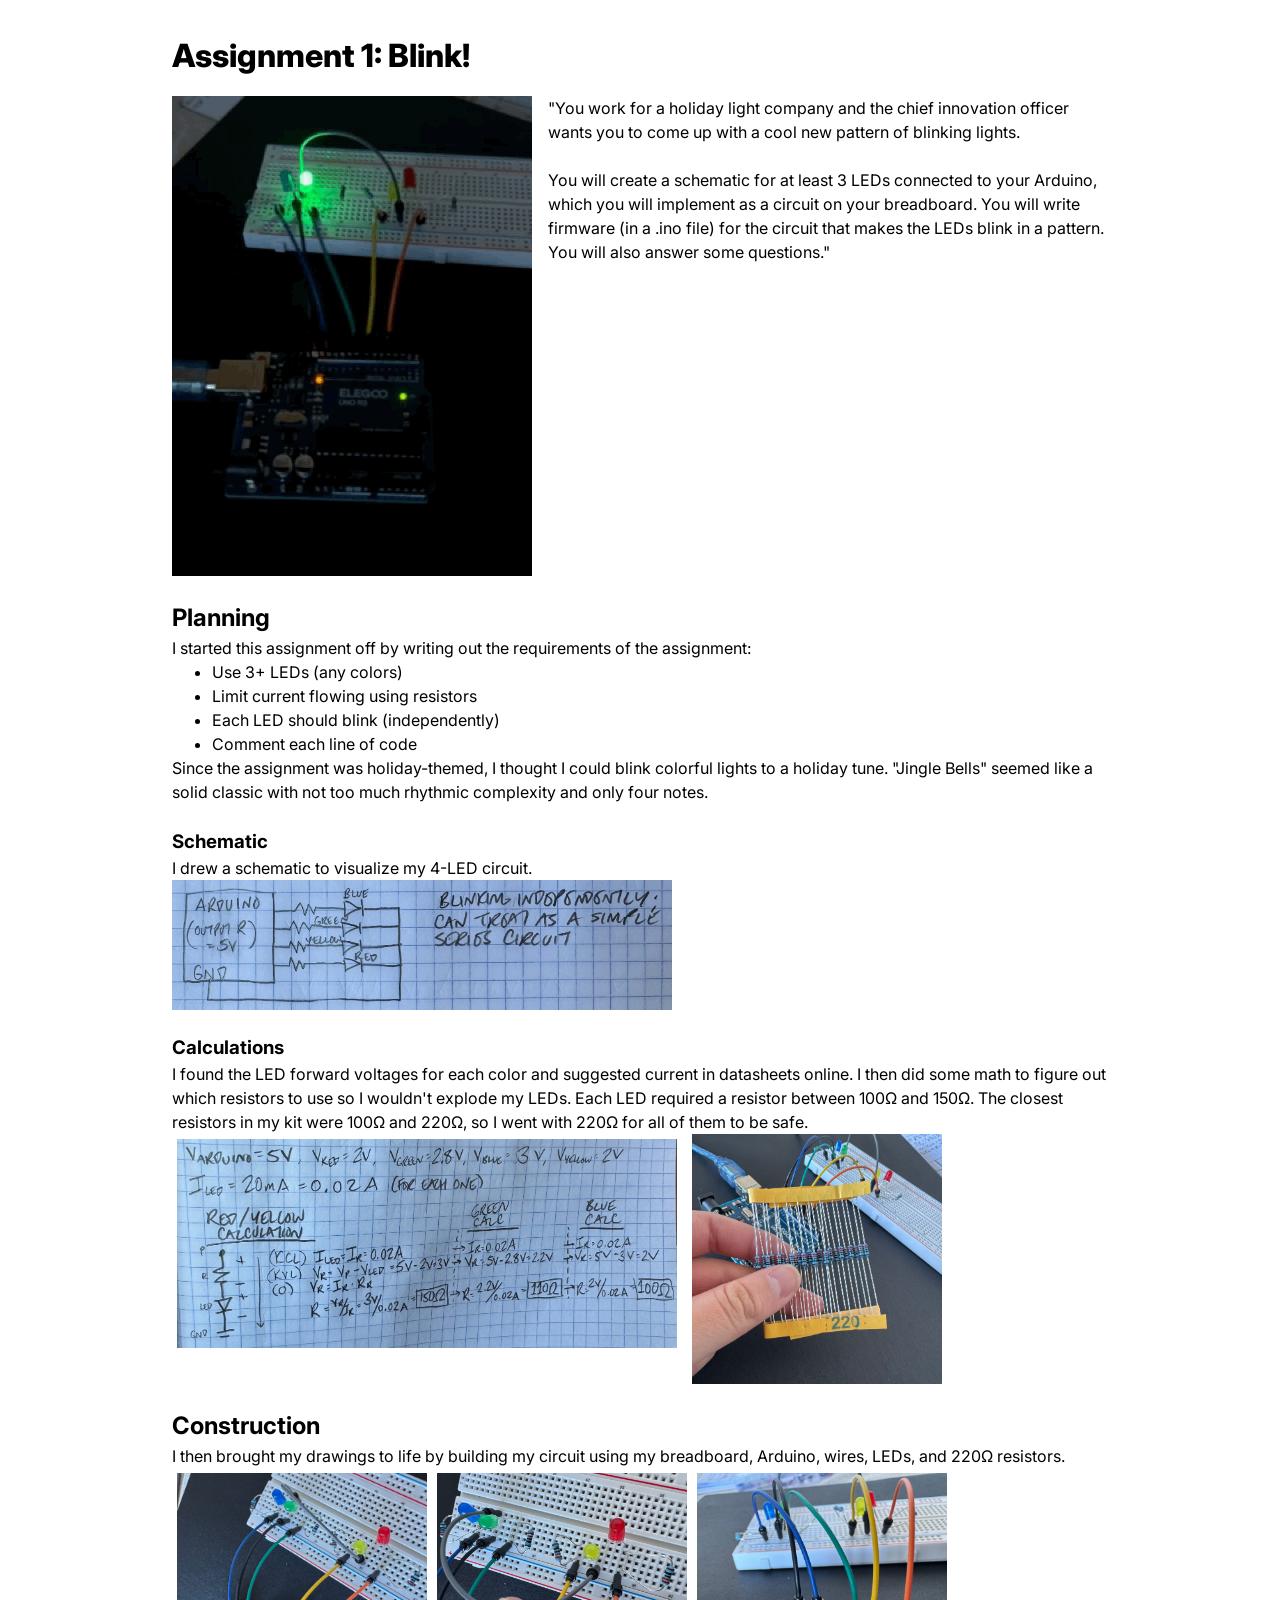
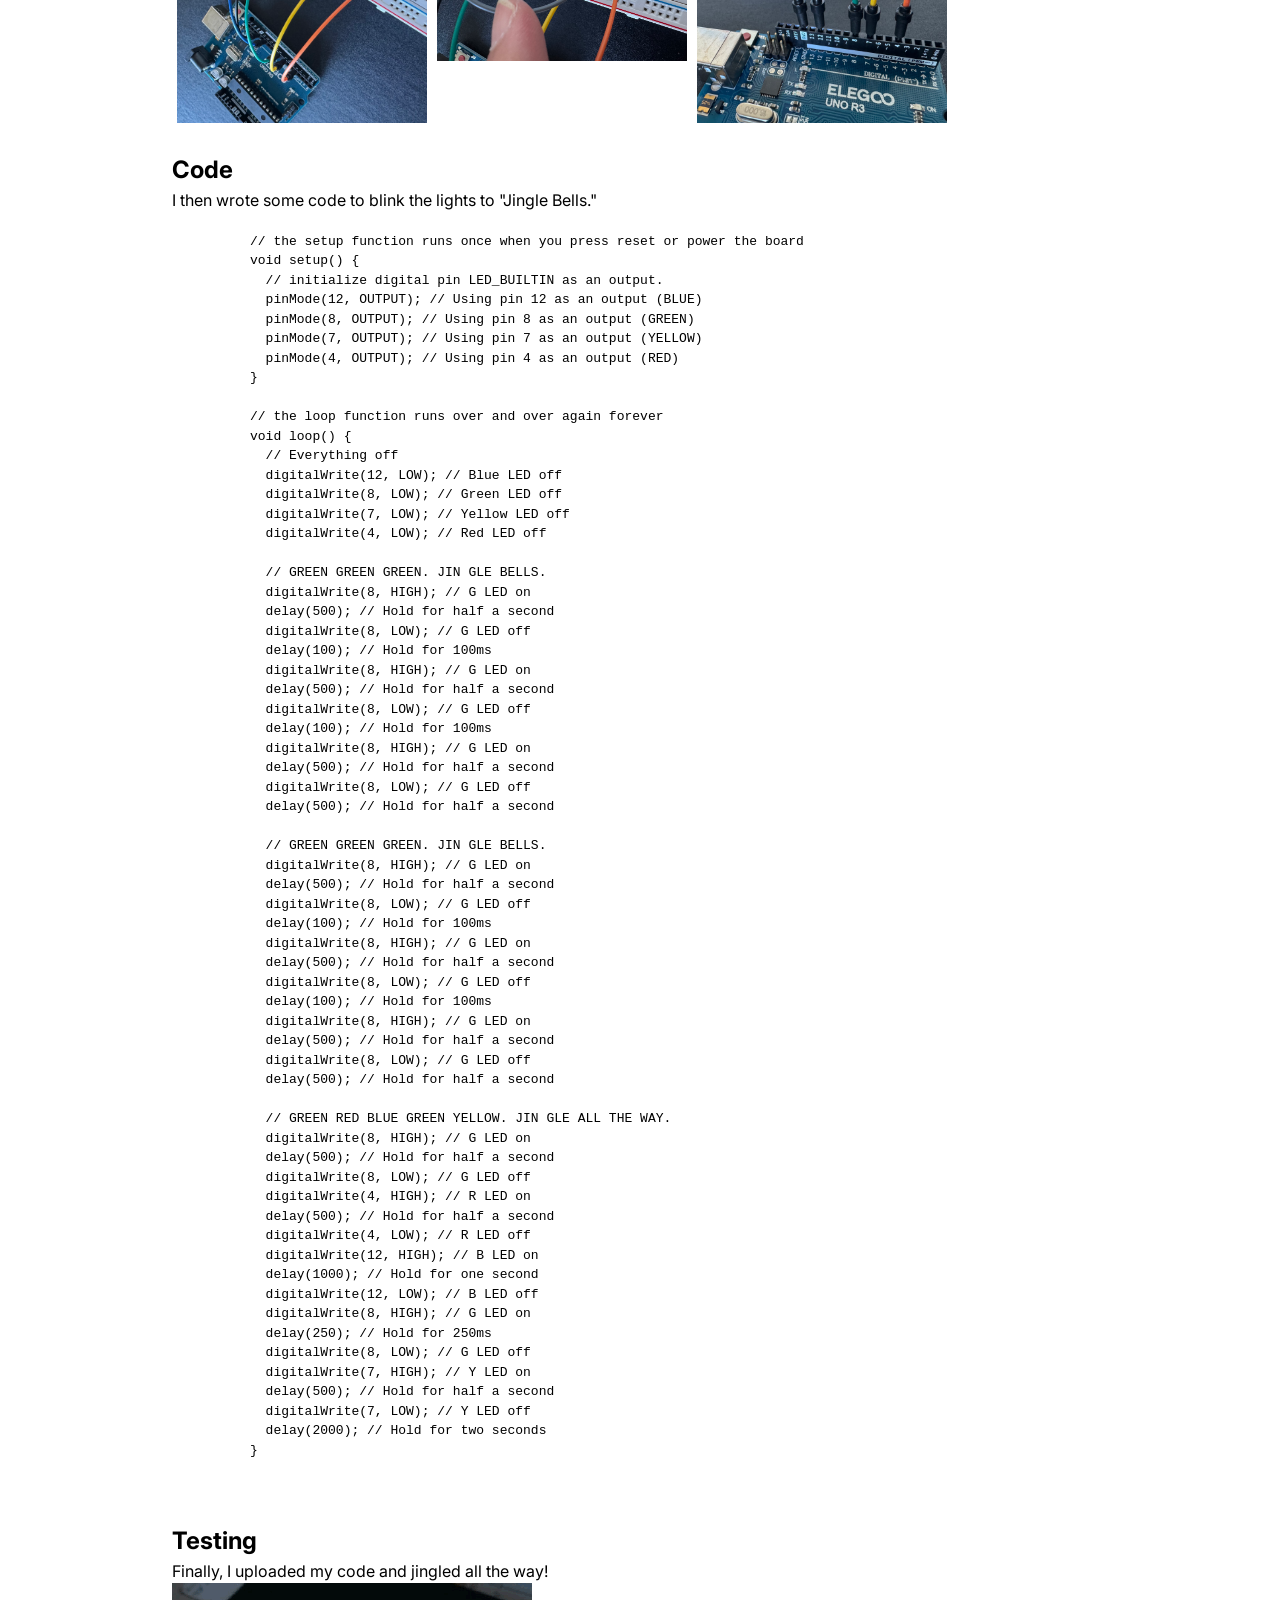
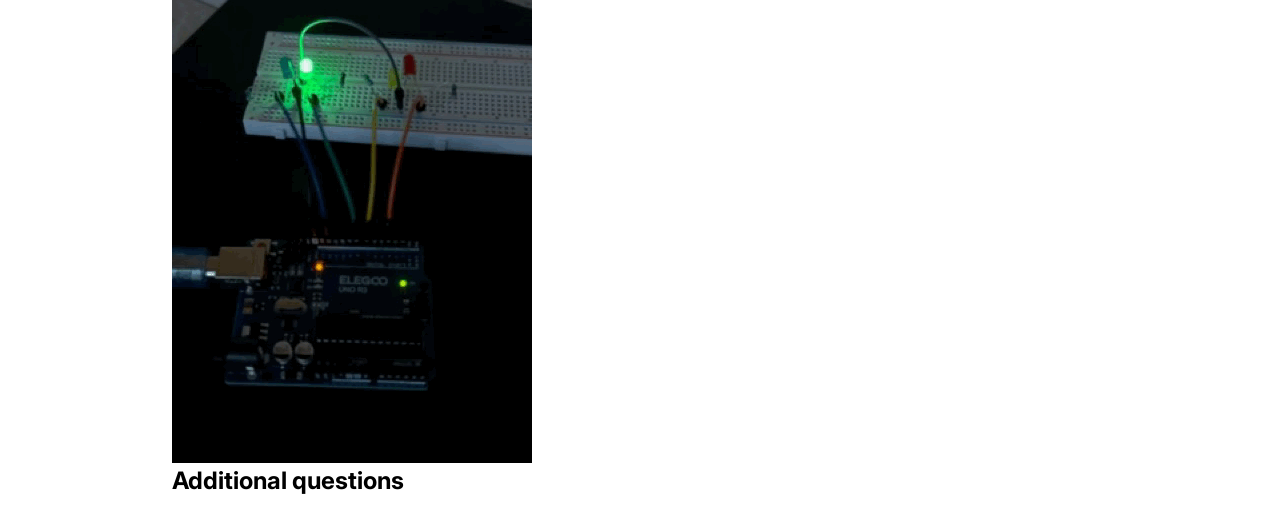
==== docs/a1.html @ d5f8e046 "Documented building process in A1 page" ====
<!DOCTYPE html>
<html>
  <head>
    <meta charset="utf-8" />
    <meta name="viewport" content="width=device-width, maximum-scale=1.0" />

    <title>Jordan Cheung's HCDE 439 Physical Computing Page!</title>

    <link href="style.css" rel="stylesheet" type="text/css" />
  </head>
  <body>
    <h1>Assignment 1: Blink!</h1>
    <div class="header">
      <img src="a1/a1-jingle_bells.gif" />
      <p>"You work for a holiday light company and the chief innovation officer wants you to come up with a cool new pattern of blinking lights. 
        <br>
        <br>
        You will create a schematic for at least 3 LEDs connected to your Arduino, which you will implement as a circuit on your breadboard. 
        You will write firmware (in a .ino file) for the circuit that makes the LEDs blink in a pattern. You will also answer some questions."</p>
    </div>
    <div>
      <br>
      <h2>Planning</h2>
      <p>I started this assignment off by writing out the requirements of the assignment:</p>
      <ul>
        <li>Use 3+ LEDs (any colors)</li>
        <li>Limit current flowing using resistors</li>
        <li>Each LED should blink (independently)</li>
        <li>Comment each line of code</li>
      </ul>
      <p>
        Since the assignment was holiday-themed, I thought I could blink colorful lights to a holiday tune.
        "Jingle Bells" seemed like a solid classic with not too much rhythmic complexity and only four notes.
      </p>
      <br>

      <h3>Schematic</h3>
      <p>I drew a schematic to visualize my 4-LED circuit.</p>
      <img src="a1/a1_schematic.jpeg" width = 500>
      <br>

      <h3>Calculations</h3>
      <p>
        I found the LED forward voltages for each color and suggested current in datasheets online. 
        I then did some math to figure out which resistors to use so I wouldn't explode my LEDs. 
        Each LED required a resistor between 100Ω and 150Ω. The closest resistors in my kit were 100Ω and 220Ω,
        so I went with 220Ω for all of them to be safe.
      </p>
      <div class="row">
        <div class="column">
          <img src="a1/a1-calculations.jpeg" width = 500>
        </div>
        <div class="column"></div>
          <img src="a1/a1-resistors.jpeg" width = 250>
        </div>
        <div class="column"></div>
      </div>
      <br>

      <h2>Construction</h2>
      <p>
        I then brought my drawings to life by building my circuit using my breadboard, Arduino, wires,
        LEDs, and 220Ω resistors.
      </p>
      <div class="row">
        <div class="column">
          <img src="a1/a1-full_board.jpeg" width = 250>
        </div>
        <div class="column">
          <img src="a1/a1-breadboard_closeup.jpeg" width = 250>
        </div>
        <div class="column">
          <img src="a1/a1-arduino_closeup.jpeg" width = 250>
        </div>
      </div>
      <br>

      <h2>Code</h2>
      <p>
        I then wrote some code to blink the lights to "Jingle Bells."
      </p>
      <pre>
        <code>
          // the setup function runs once when you press reset or power the board
          void setup() {
            // initialize digital pin LED_BUILTIN as an output.
            pinMode(12, OUTPUT); // Using pin 12 as an output (BLUE)
            pinMode(8, OUTPUT); // Using pin 8 as an output (GREEN)
            pinMode(7, OUTPUT); // Using pin 7 as an output (YELLOW)
            pinMode(4, OUTPUT); // Using pin 4 as an output (RED)
          }
  
          // the loop function runs over and over again forever
          void loop() {
            // Everything off
            digitalWrite(12, LOW); // Blue LED off
            digitalWrite(8, LOW); // Green LED off
            digitalWrite(7, LOW); // Yellow LED off
            digitalWrite(4, LOW); // Red LED off
  
            // GREEN GREEN GREEN. JIN GLE BELLS.
            digitalWrite(8, HIGH); // G LED on
            delay(500); // Hold for half a second
            digitalWrite(8, LOW); // G LED off
            delay(100); // Hold for 100ms
            digitalWrite(8, HIGH); // G LED on
            delay(500); // Hold for half a second
            digitalWrite(8, LOW); // G LED off
            delay(100); // Hold for 100ms
            digitalWrite(8, HIGH); // G LED on
            delay(500); // Hold for half a second
            digitalWrite(8, LOW); // G LED off
            delay(500); // Hold for half a second
  
            // GREEN GREEN GREEN. JIN GLE BELLS.
            digitalWrite(8, HIGH); // G LED on
            delay(500); // Hold for half a second
            digitalWrite(8, LOW); // G LED off
            delay(100); // Hold for 100ms
            digitalWrite(8, HIGH); // G LED on
            delay(500); // Hold for half a second
            digitalWrite(8, LOW); // G LED off
            delay(100); // Hold for 100ms
            digitalWrite(8, HIGH); // G LED on
            delay(500); // Hold for half a second
            digitalWrite(8, LOW); // G LED off
            delay(500); // Hold for half a second
  
            // GREEN RED BLUE GREEN YELLOW. JIN GLE ALL THE WAY.
            digitalWrite(8, HIGH); // G LED on
            delay(500); // Hold for half a second
            digitalWrite(8, LOW); // G LED off
            digitalWrite(4, HIGH); // R LED on
            delay(500); // Hold for half a second
            digitalWrite(4, LOW); // R LED off
            digitalWrite(12, HIGH); // B LED on
            delay(1000); // Hold for one second
            digitalWrite(12, LOW); // B LED off
            digitalWrite(8, HIGH); // G LED on
            delay(250); // Hold for 250ms
            digitalWrite(8, LOW); // G LED off
            digitalWrite(7, HIGH); // Y LED on
            delay(500); // Hold for half a second
            digitalWrite(7, LOW); // Y LED off
            delay(2000); // Hold for two seconds
          }
        </code>
      </pre>
      <br>

      <h2>Testing</h2>
      <p>Finally, I uploaded my code and jingled all the way!</p>
      <img src="a1/a1-jingle_bells.gif">

      <h2>Additional questions</h2>
      
    </div>
  </body>
</html>
---- docs/style.css ----
@import url("https://fonts.googleapis.com/css2?family=Inter:wght@100;200;300;400;500;600;700;800;900&display=swap");

*,
*::before,
*::after {
  box-sizing: border-box;
}

* {
  margin: 0;
}

img,
picture,
video,
canvas,
svg {
  display: block;
  max-width: 100%;
}

body {
  font-family: "Inter", sans-serif;
  line-height: 1.5;
  -webkit-font-smoothing: antialiased;
  max-width: 1000px;
  padding: 2em;
  margin: auto;
}

h1 {
  font-weight: 800;
}

h2 {
  font-weight: 700;
}

.header {
  display: flex;
  gap: 1em;
  margin-top: 1em;
}

.header img {
  width: 50%;
  object-fit: cover;
}

.grid {
  display: grid;
  grid-template-columns: repeat(auto-fit, minmax(250px, 1fr));
  gap: 1em;
  margin-top: 2em;
}

/* Three image containers (use 25% for four, and 50% for two, etc) */
.column {
  float: left;
  padding: 5px;
}

/* Clear floats after image containers */
.row::after {
  content: "";
  clear: both;
  display: table;
}

.assignment a {
  color: #000;
  text-decoration: none;
}

.assignment a:hover {
  color: #f06;
}

.assignment img {
  aspect-ratio: 1;
  object-fit: cover;
}

.assignment p {
  margin-top: 0.5em;
}
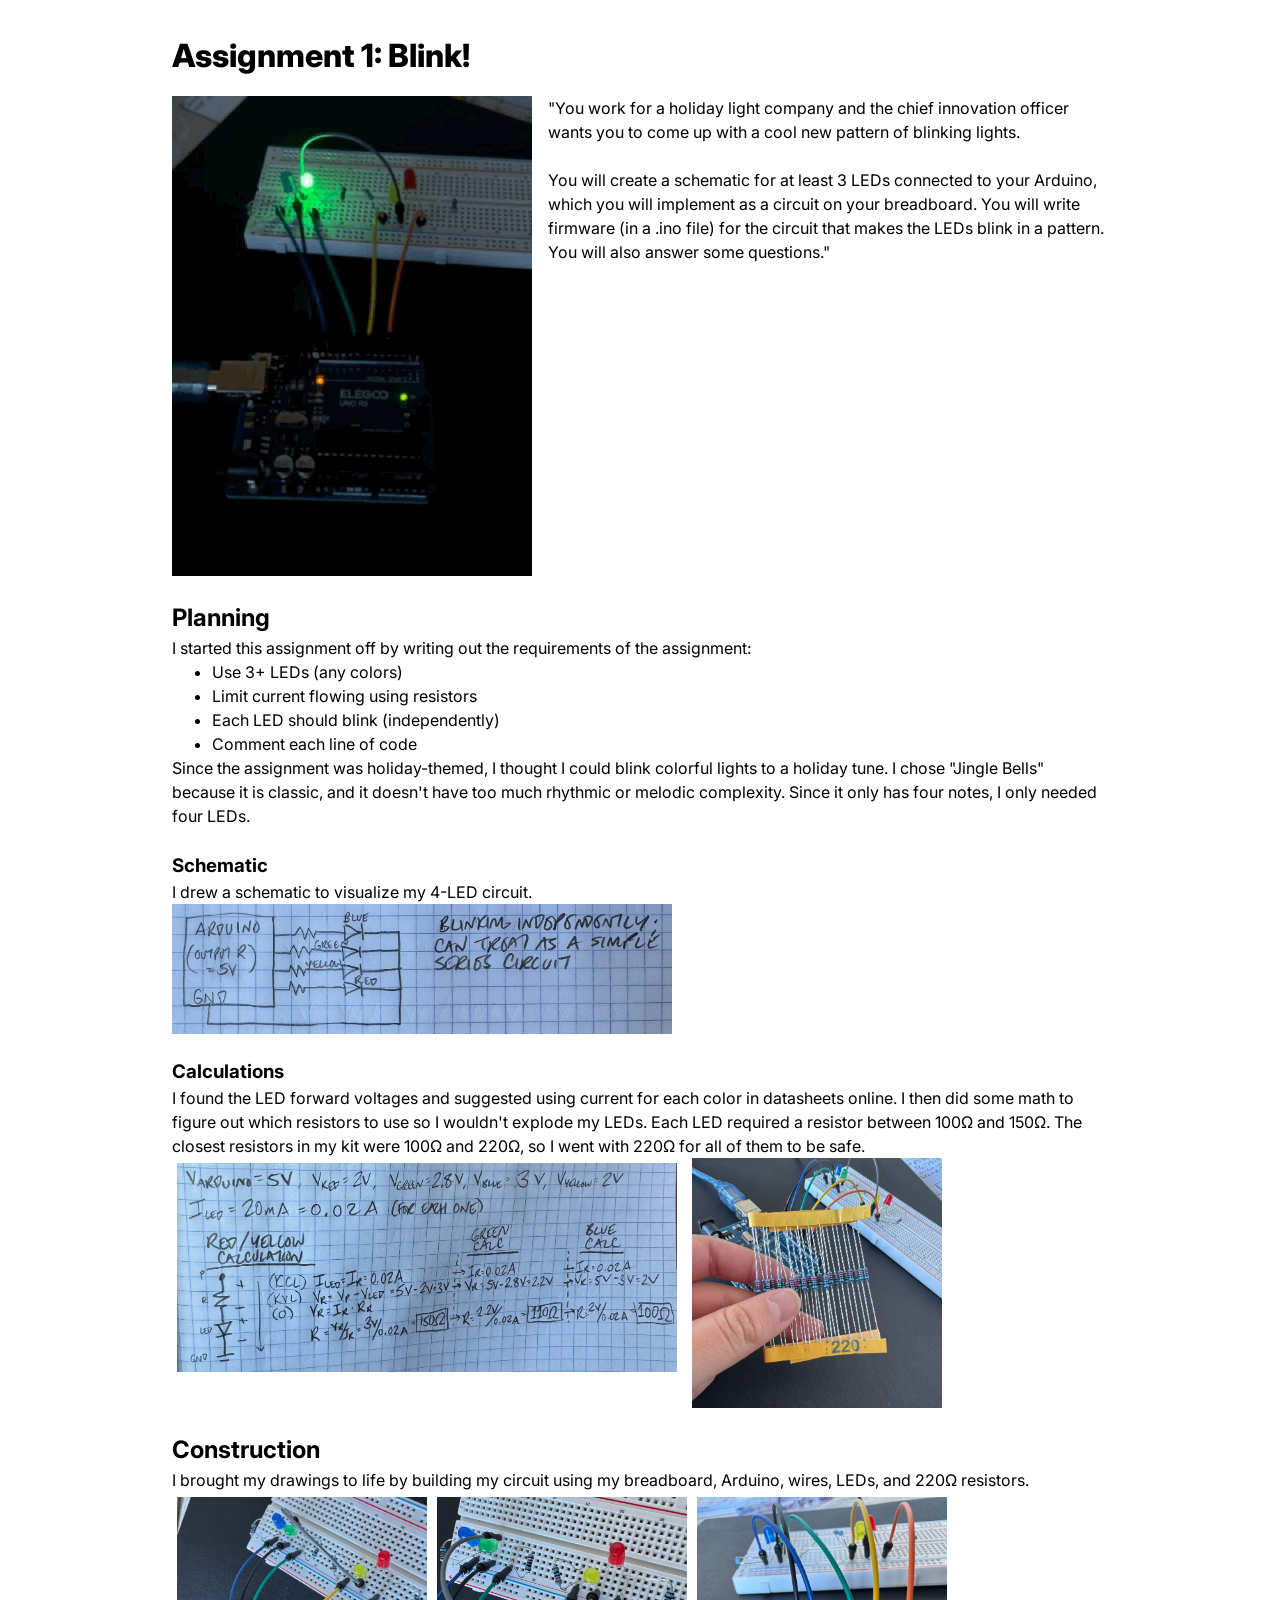
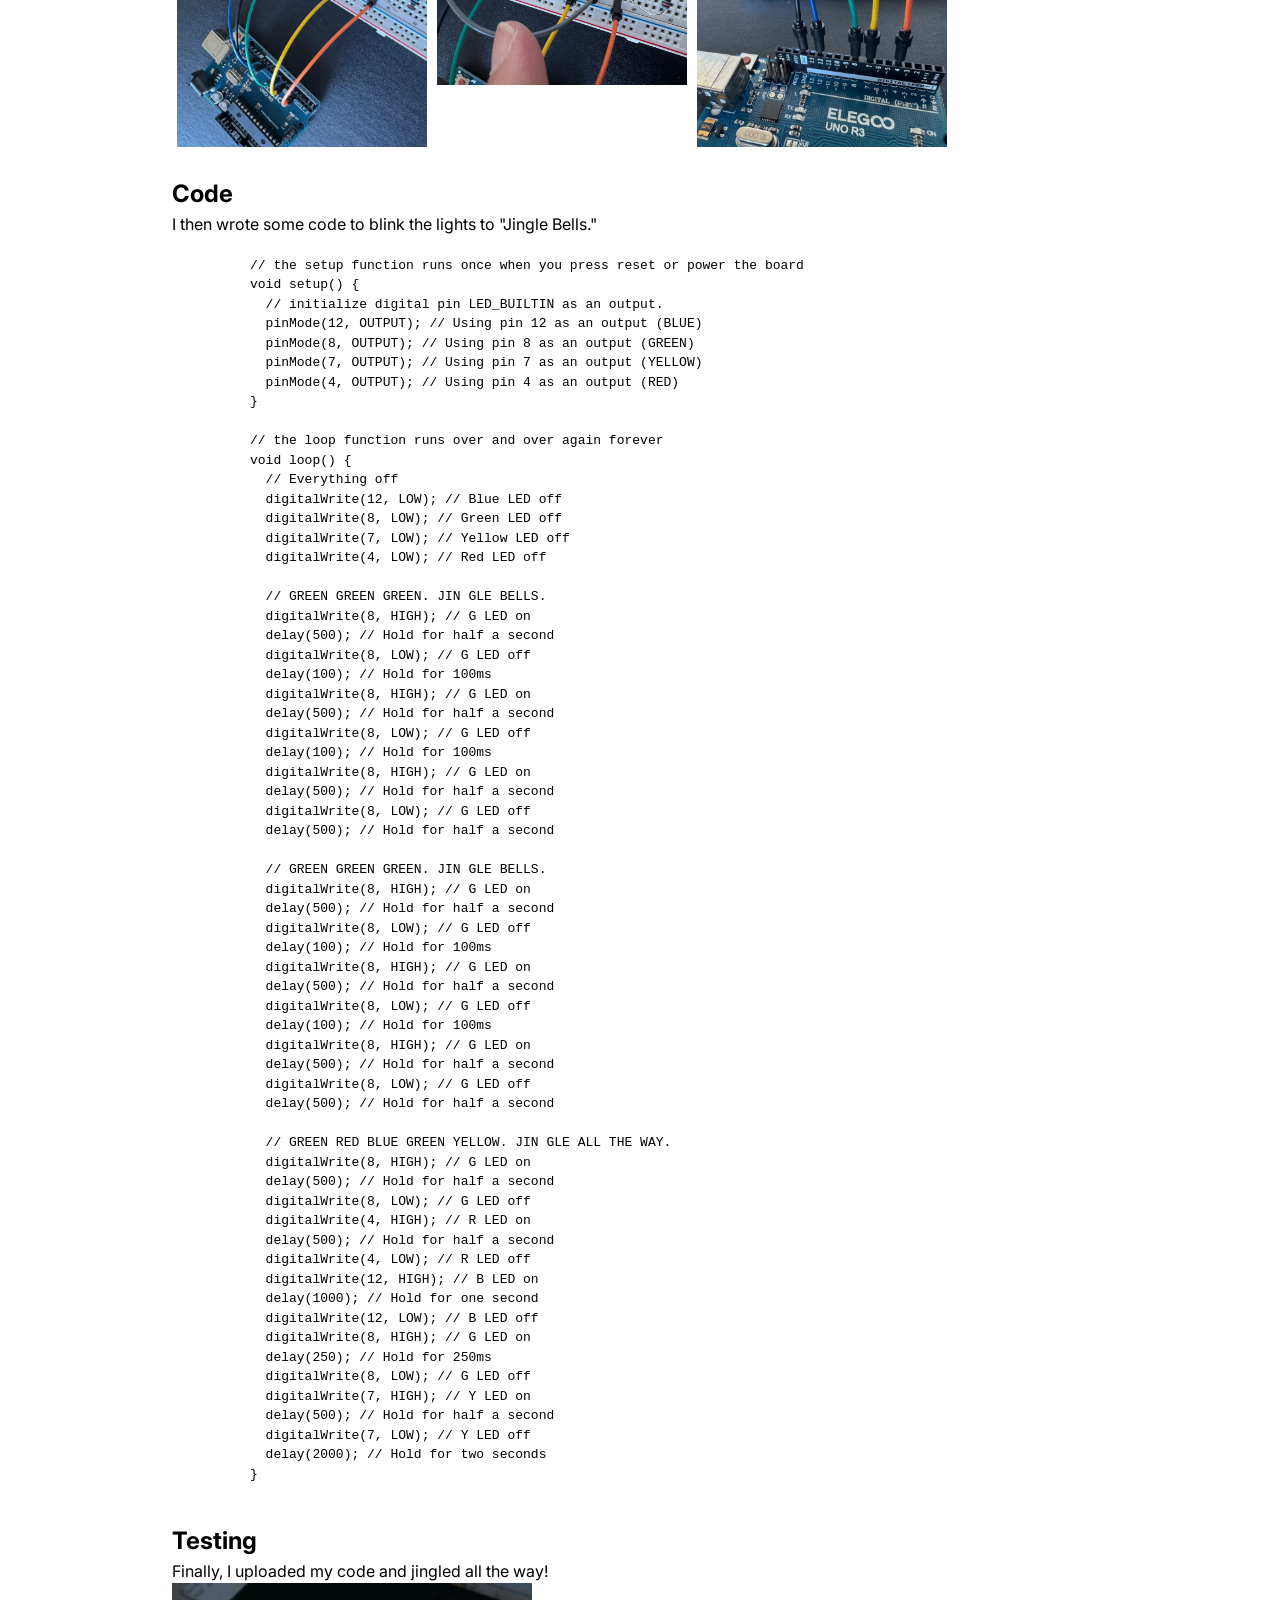
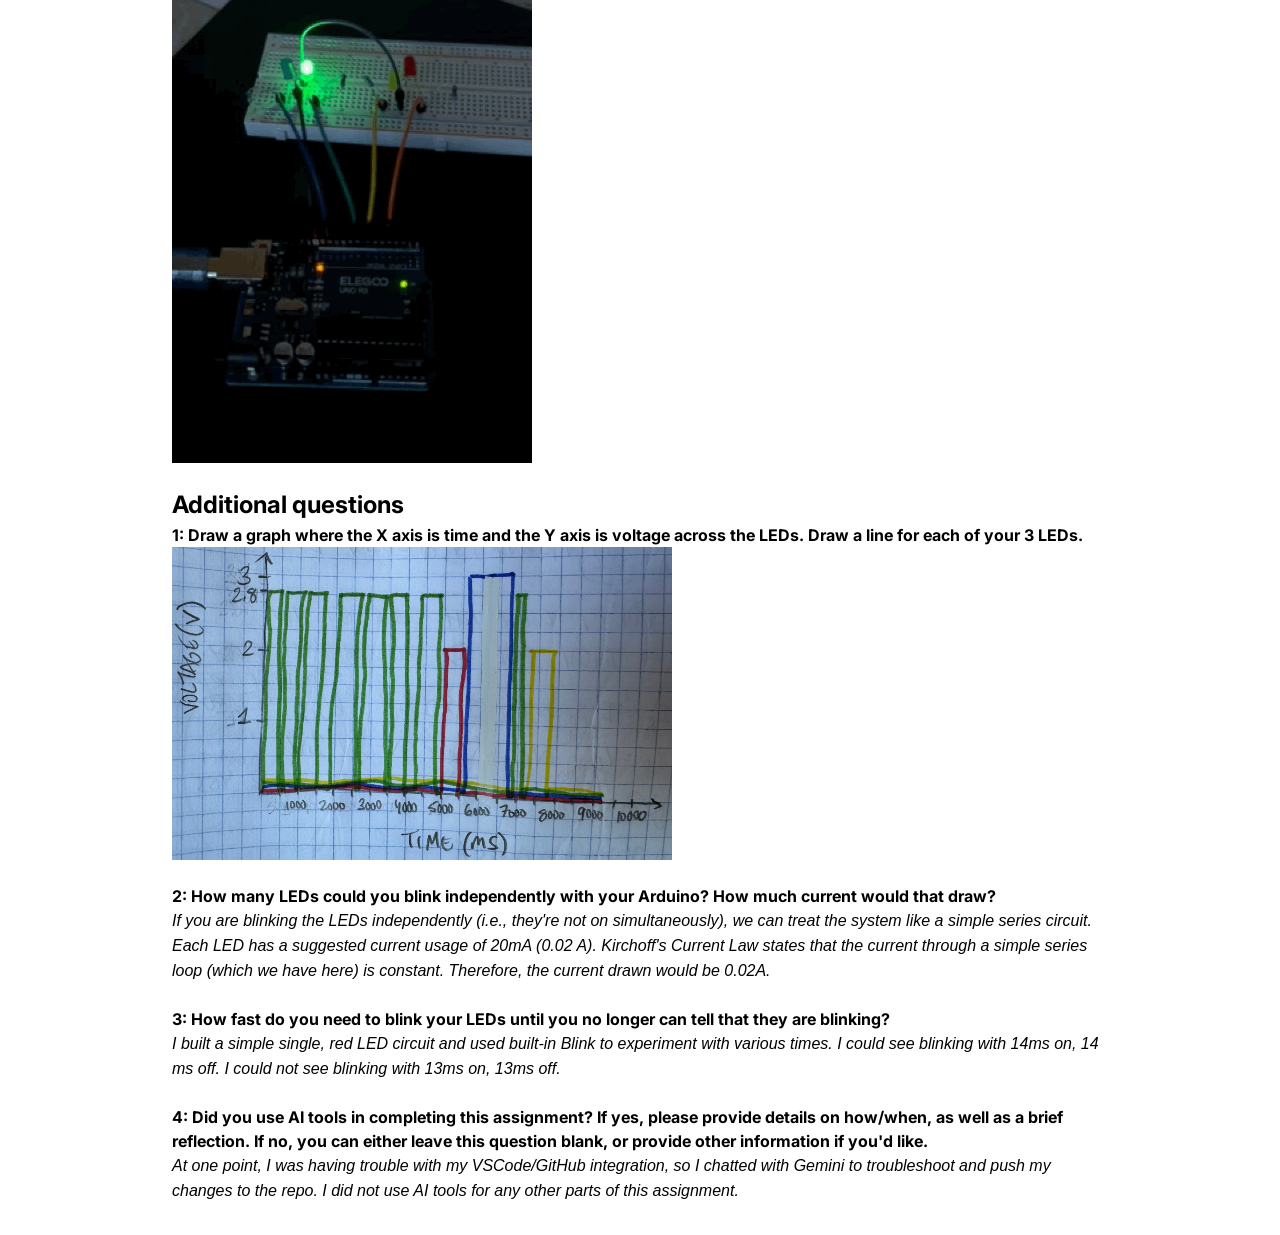
==== commit 788ea584: "Answered addiitonal questions, cleaned up wording" ====
--- a/docs/a1.html
+++ b/docs/a1.html
@@ -30,7 +30,8 @@
       </ul>
       <p>
         Since the assignment was holiday-themed, I thought I could blink colorful lights to a holiday tune.
-        "Jingle Bells" seemed like a solid classic with not too much rhythmic complexity and only four notes.
+        I chose "Jingle Bells" because it is classic, and it doesn't have too much rhythmic or melodic complexity.
+        Since it only has four notes, I only needed four LEDs.
       </p>
       <br>
 
@@ -41,7 +42,7 @@
 
       <h3>Calculations</h3>
       <p>
-        I found the LED forward voltages for each color and suggested current in datasheets online. 
+        I found the LED forward voltages and suggested using current for each color in datasheets online. 
         I then did some math to figure out which resistors to use so I wouldn't explode my LEDs. 
         Each LED required a resistor between 100Ω and 150Ω. The closest resistors in my kit were 100Ω and 220Ω,
         so I went with 220Ω for all of them to be safe.
@@ -59,8 +60,7 @@
 
       <h2>Construction</h2>
       <p>
-        I then brought my drawings to life by building my circuit using my breadboard, Arduino, wires,
-        LEDs, and 220Ω resistors.
+        I brought my drawings to life by building my circuit using my breadboard, Arduino, wires, LEDs, and 220Ω resistors.
       </p>
       <div class="row">
         <div class="column">
@@ -146,14 +146,41 @@
           }
         </code>
       </pre>
-      <br>
 
       <h2>Testing</h2>
       <p>Finally, I uploaded my code and jingled all the way!</p>
       <img src="a1/a1-jingle_bells.gif">
+      <br>
 
       <h2>Additional questions</h2>
-      
+      <p>
+        <strong>1: Draw a graph where the X axis is time and the Y axis is voltage across the LEDs. Draw a line for each of your 3 LEDs.</strong>
+        <img src="a1/a1-voltage_time_graph.jpeg" width = 500>
+        <br>
+        <strong>2: How many LEDs could you blink independently with your Arduino? How much current would that draw?</strong>
+        <br>
+        <i>
+          If you are blinking the LEDs independently (i.e., they're not on simultaneously), we can treat the system like a simple series circuit.
+          Each LED has a suggested current usage of 20mA (0.02 A). Kirchoff's Current Law states that the current through a simple series loop
+          (which we have here) is constant. Therefore, the current drawn would be 0.02A.
+        </i>
+        <br>
+        <br>
+        <strong>3: How fast do you need to blink your LEDs until you no longer can tell that they are blinking?</strong>
+        <br>
+        <i>
+          I built a simple single, red LED circuit and used built-in Blink to experiment with various times.
+          I could see blinking with 14ms on, 14 ms off. I could not see blinking with 13ms on, 13ms off.
+        </i>
+        <br>
+        <br>
+        <strong>4: Did you use AI tools in completing this assignment? If yes, please provide details on how/when, as well as a brief reflection. If no, you can either leave this question blank, or provide other information if you'd like.</strong>
+        <br>
+        <i>
+          At one point, I was having trouble with my VSCode/GitHub integration, so I chatted with Gemini to troubleshoot and push my changes
+          to the repo. I did not use AI tools for any other parts of this assignment.
+        </i>
+      </p>
     </div>
   </body>
 </html>
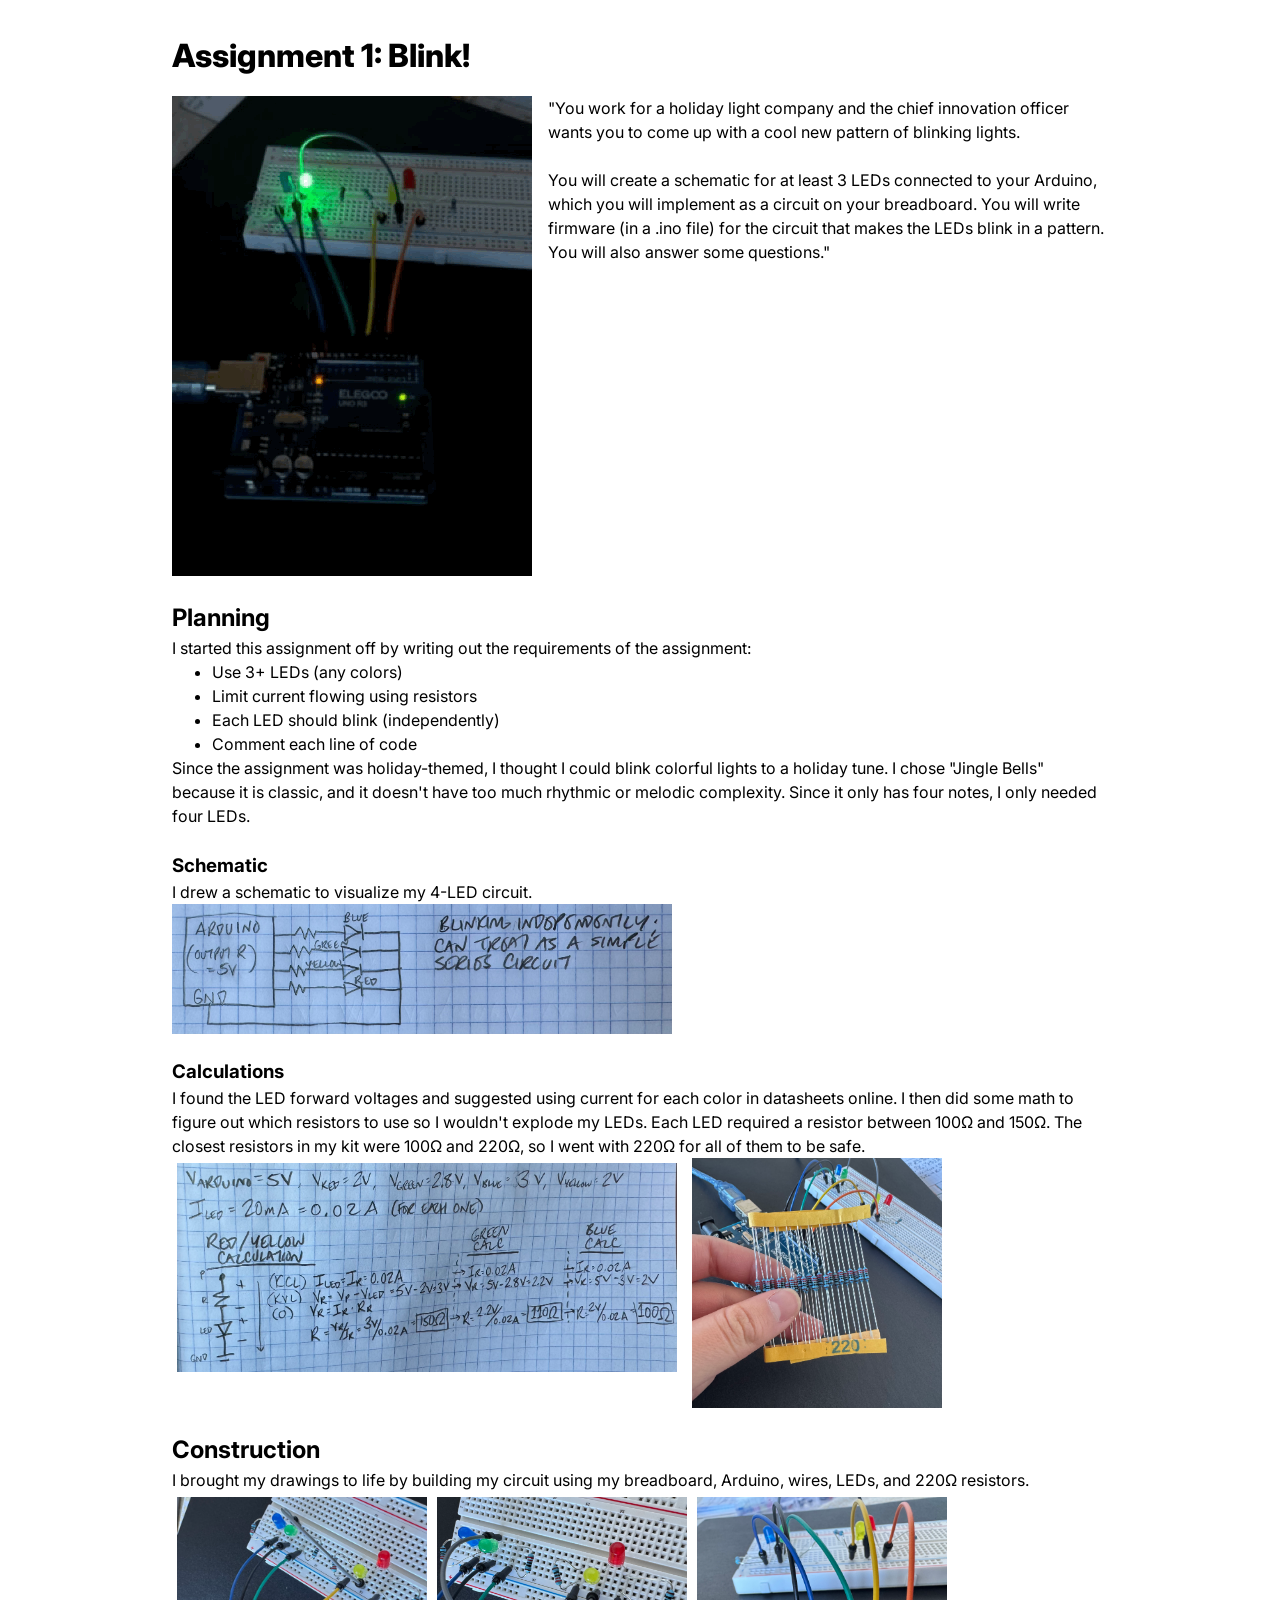
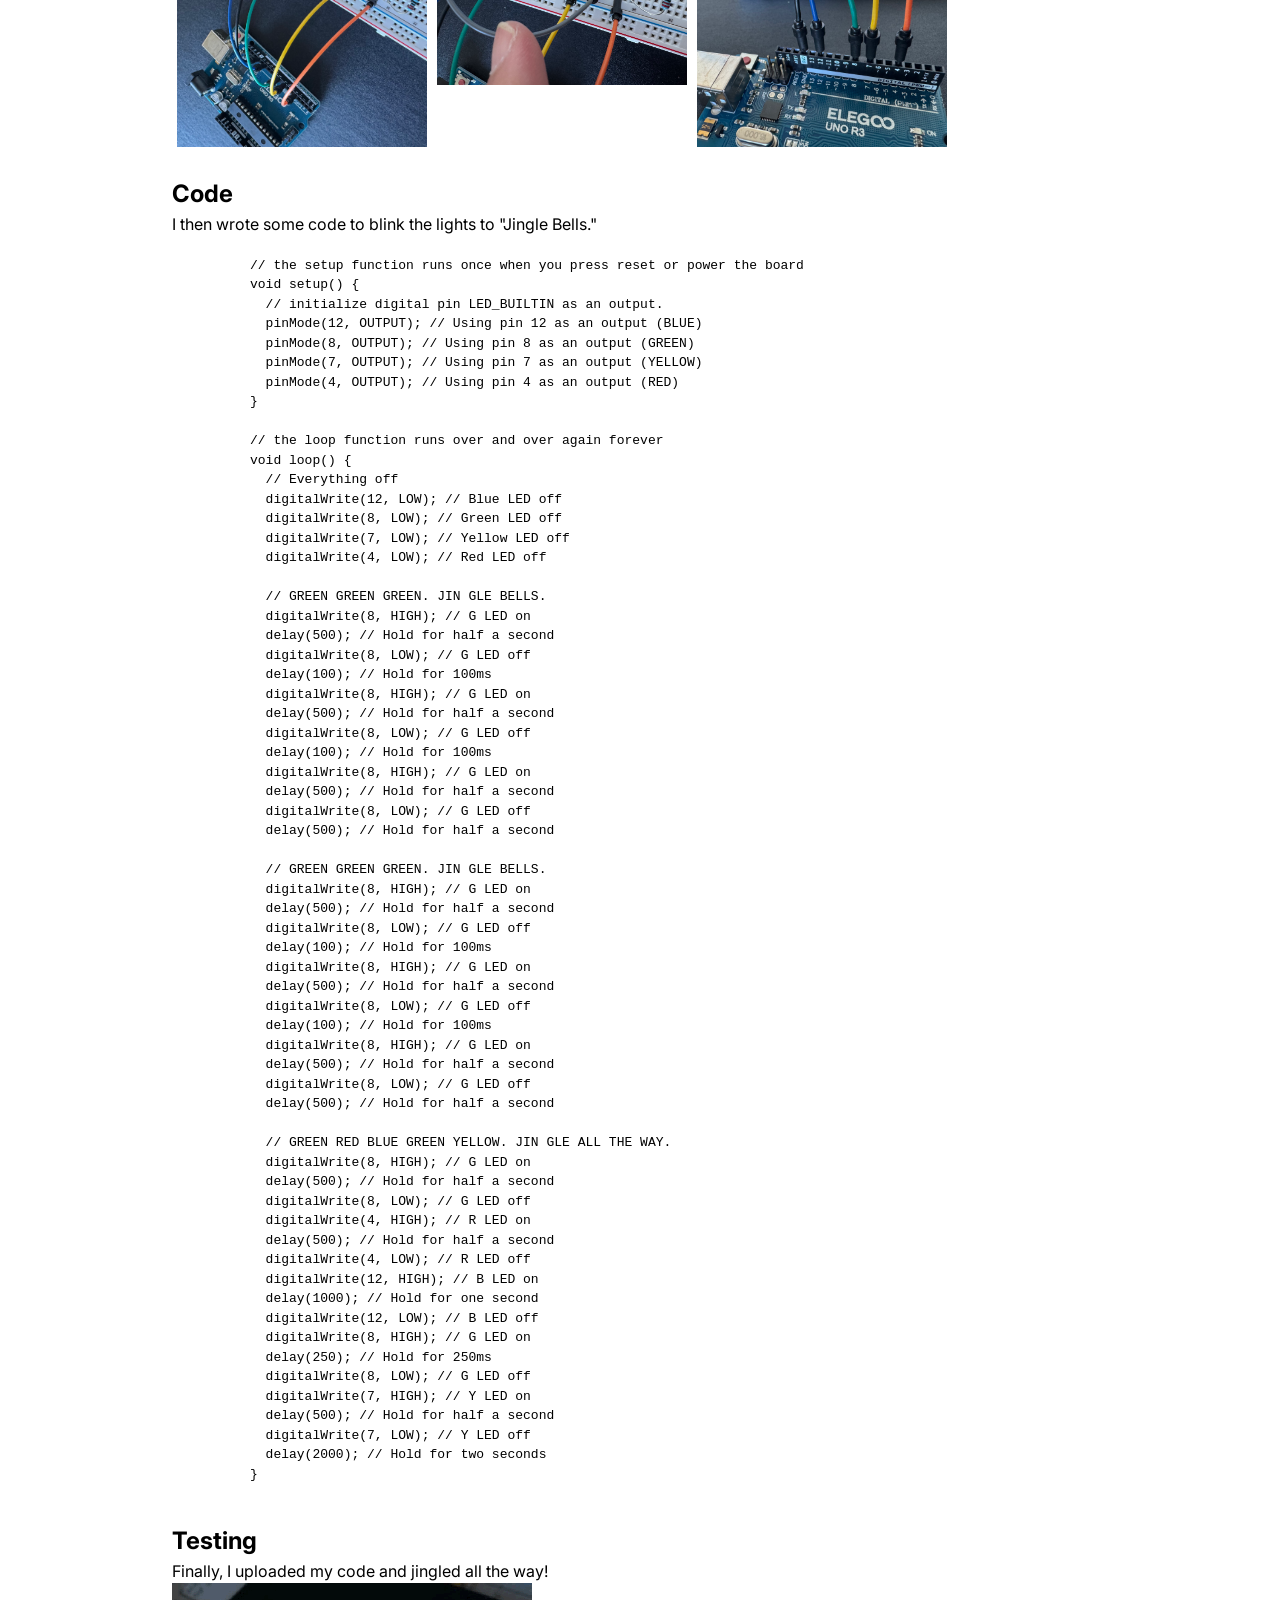
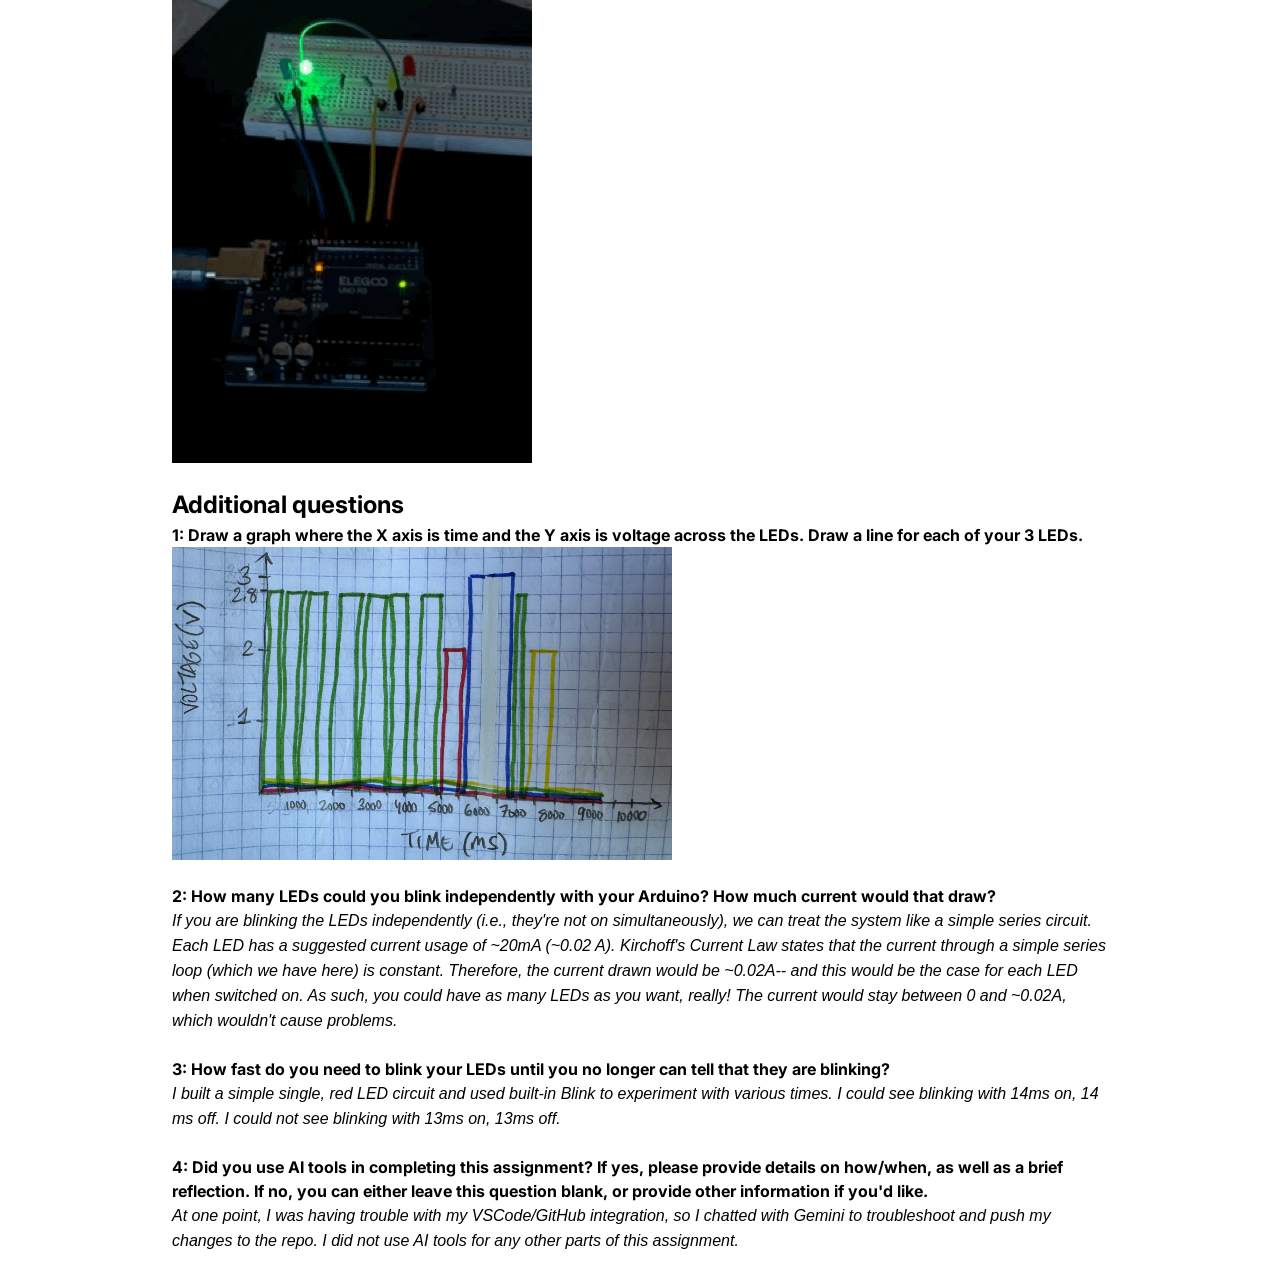
==== commit b866a3e3: "More completely answered Additional Q 2" ====
--- a/docs/a1.html
+++ b/docs/a1.html
@@ -161,8 +161,9 @@
         <br>
         <i>
           If you are blinking the LEDs independently (i.e., they're not on simultaneously), we can treat the system like a simple series circuit.
-          Each LED has a suggested current usage of 20mA (0.02 A). Kirchoff's Current Law states that the current through a simple series loop
-          (which we have here) is constant. Therefore, the current drawn would be 0.02A.
+          Each LED has a suggested current usage of ~20mA (~0.02 A). Kirchoff's Current Law states that the current through a simple series loop
+          (which we have here) is constant. Therefore, the current drawn would be ~0.02A-- and this would be the case for each LED when switched on.
+          As such, you could have as many LEDs as you want, really! The current would stay between 0 and ~0.02A, which wouldn't cause problems.
         </i>
         <br>
         <br>
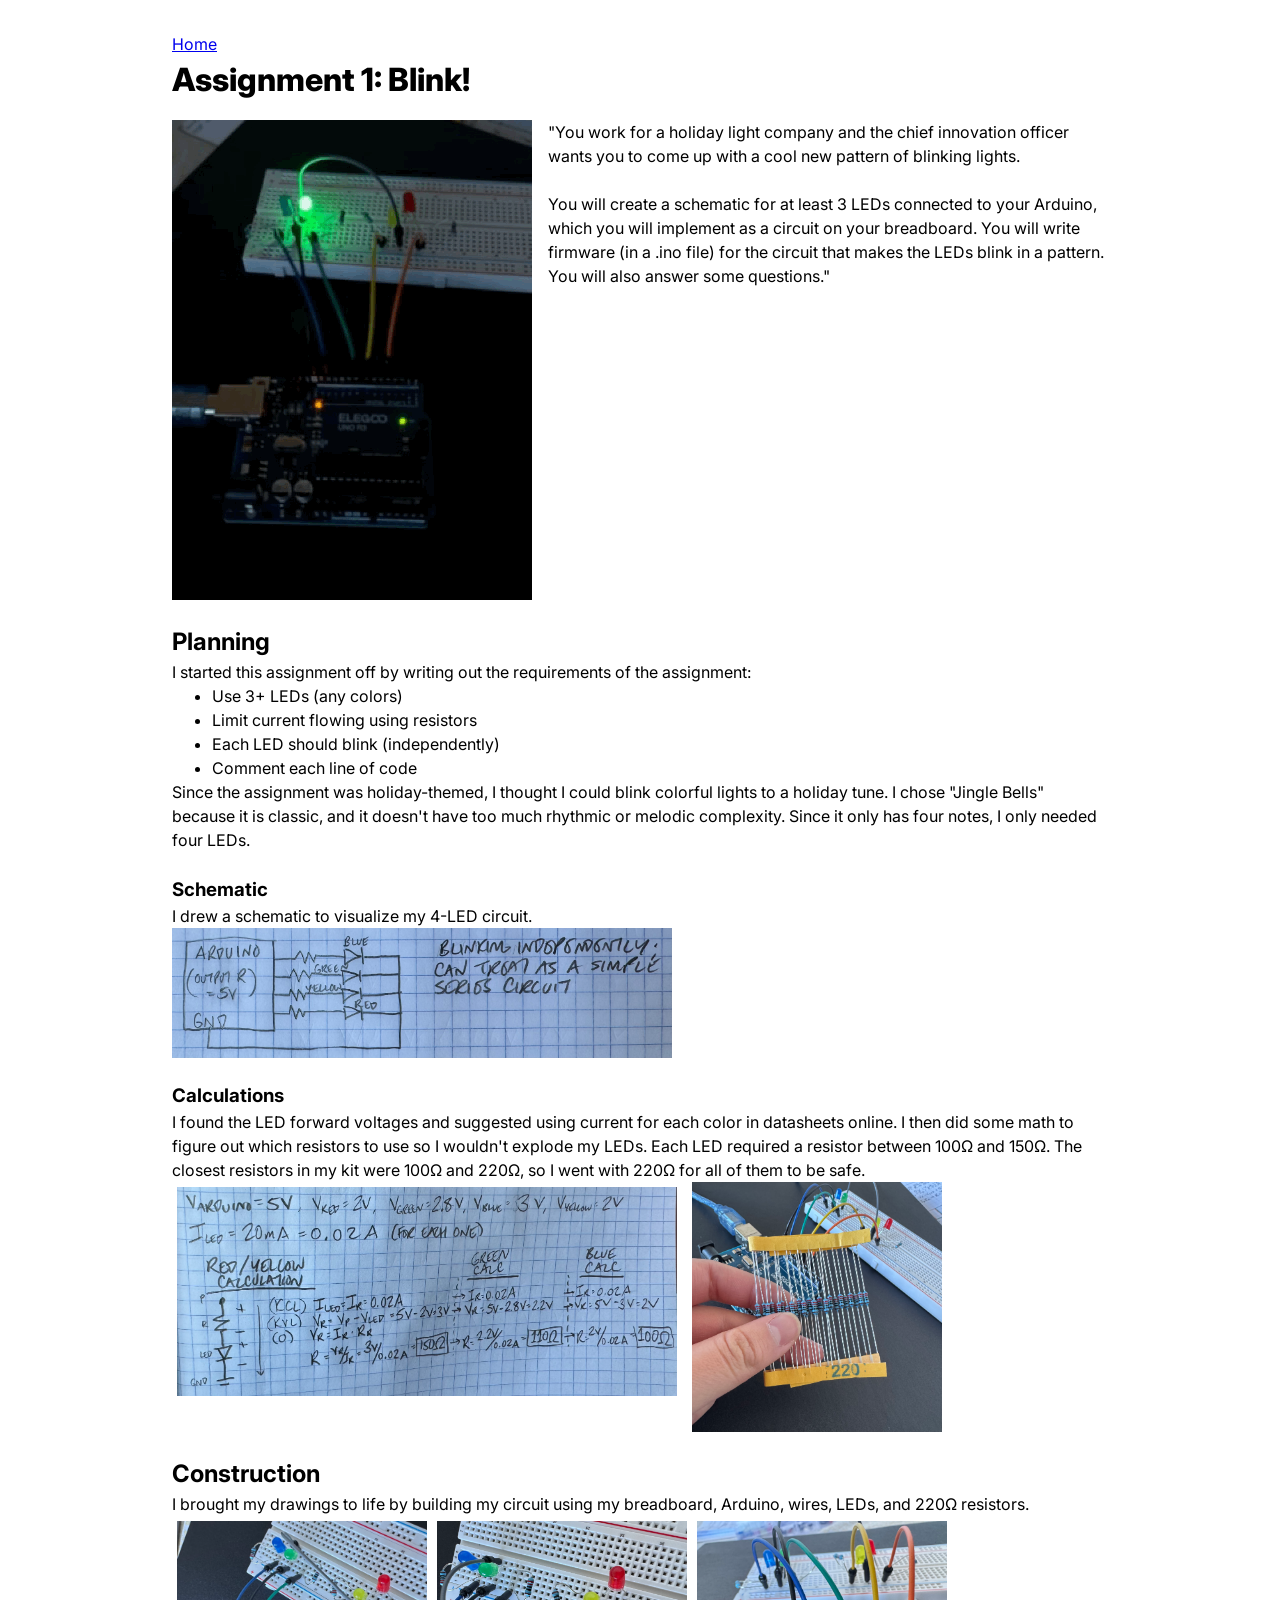
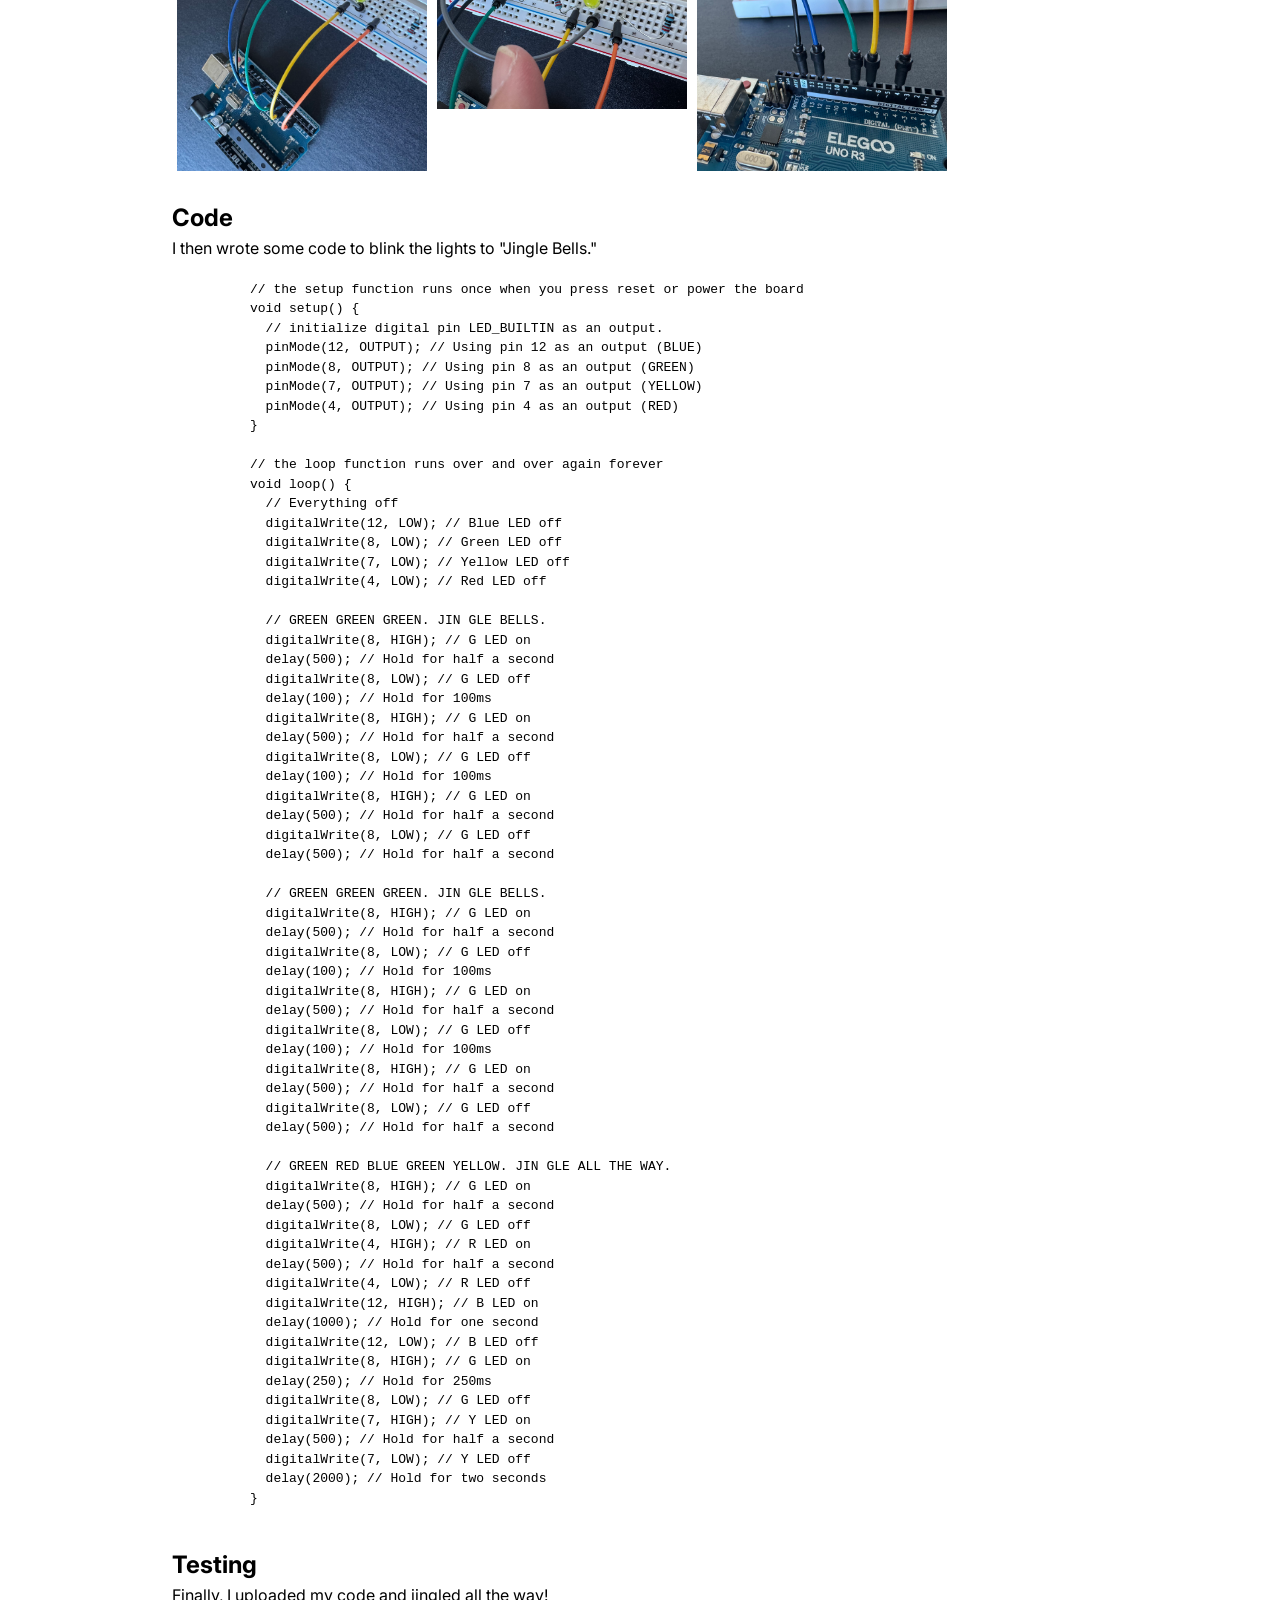
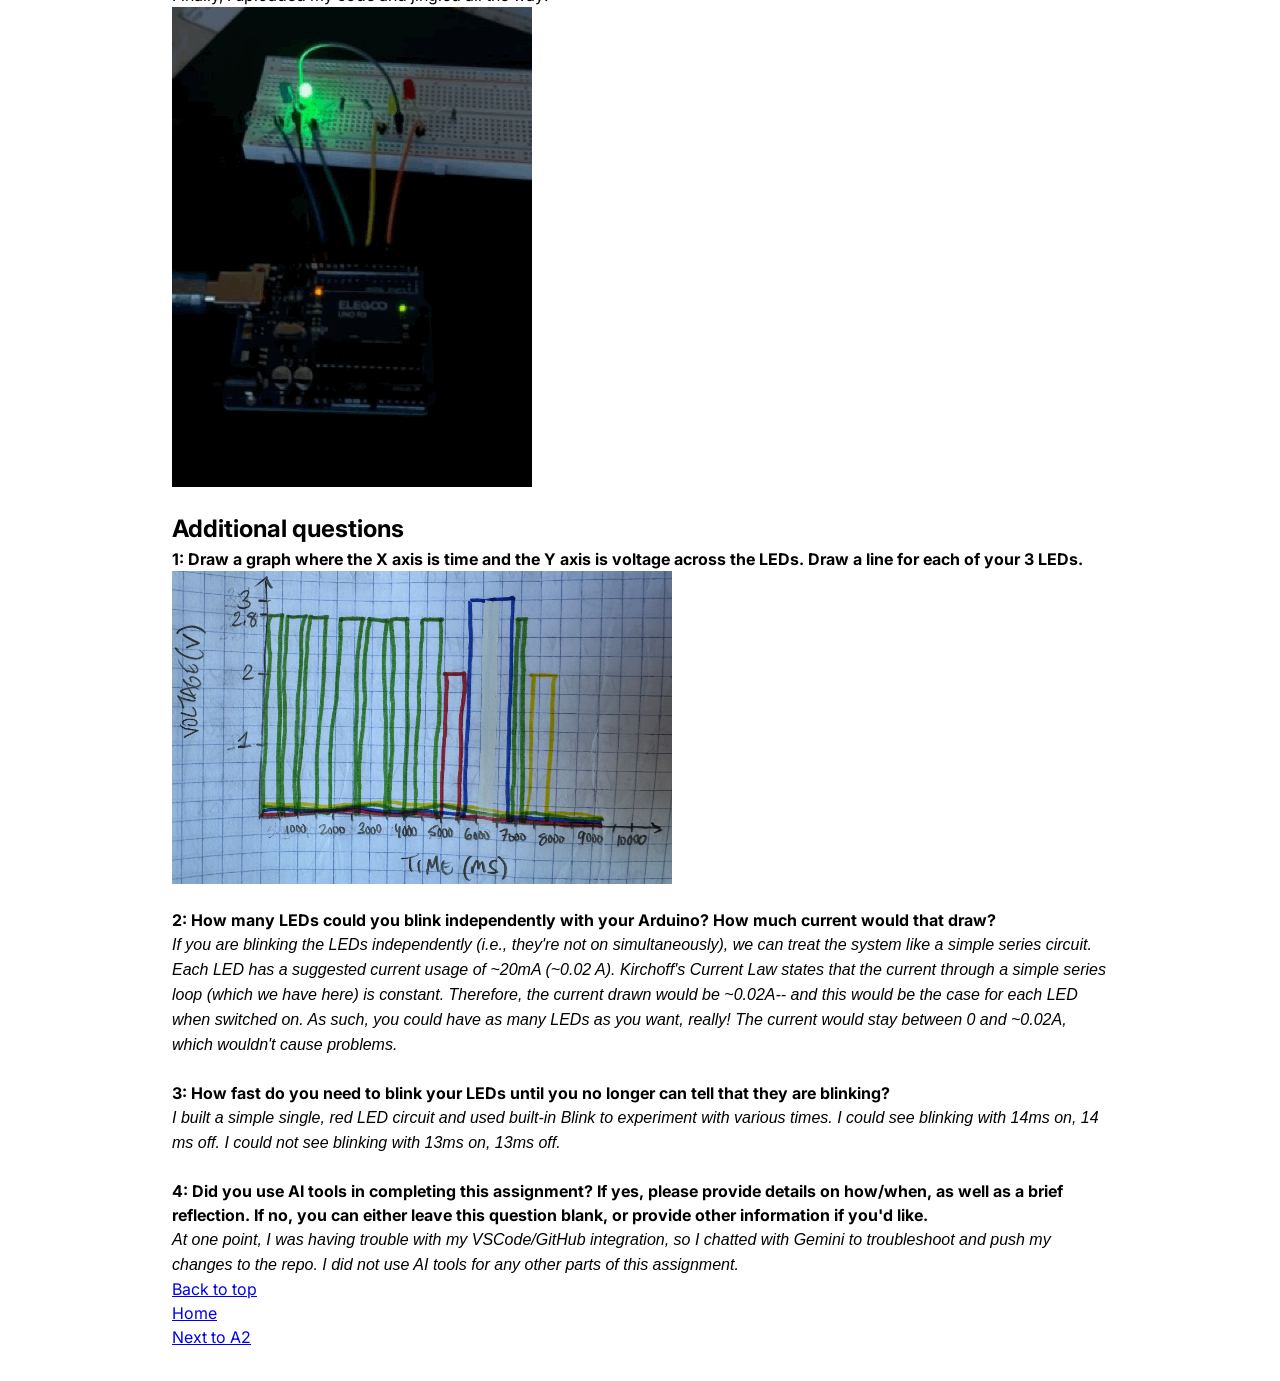
==== commit 8373251f: "Finished A3, added some links to pages for easier navigation." ====
--- a/docs/a1.html
+++ b/docs/a1.html
@@ -9,6 +9,7 @@
     <link href="style.css" rel="stylesheet" type="text/css" />
   </head>
   <body>
+    <p><a href="index.html">Home</a></p>
     <h1>Assignment 1: Blink!</h1>
     <div class="header">
       <img src="a1/a1-jingle_bells.gif" />
@@ -183,5 +184,8 @@
         </i>
       </p>
     </div>
+    <p><a href="#">Back to top</a></p>
+    <p><a href="index.html">Home</a></p>
+    <p><a href="a2.html">Next to A2</a></p>
   </body>
 </html>
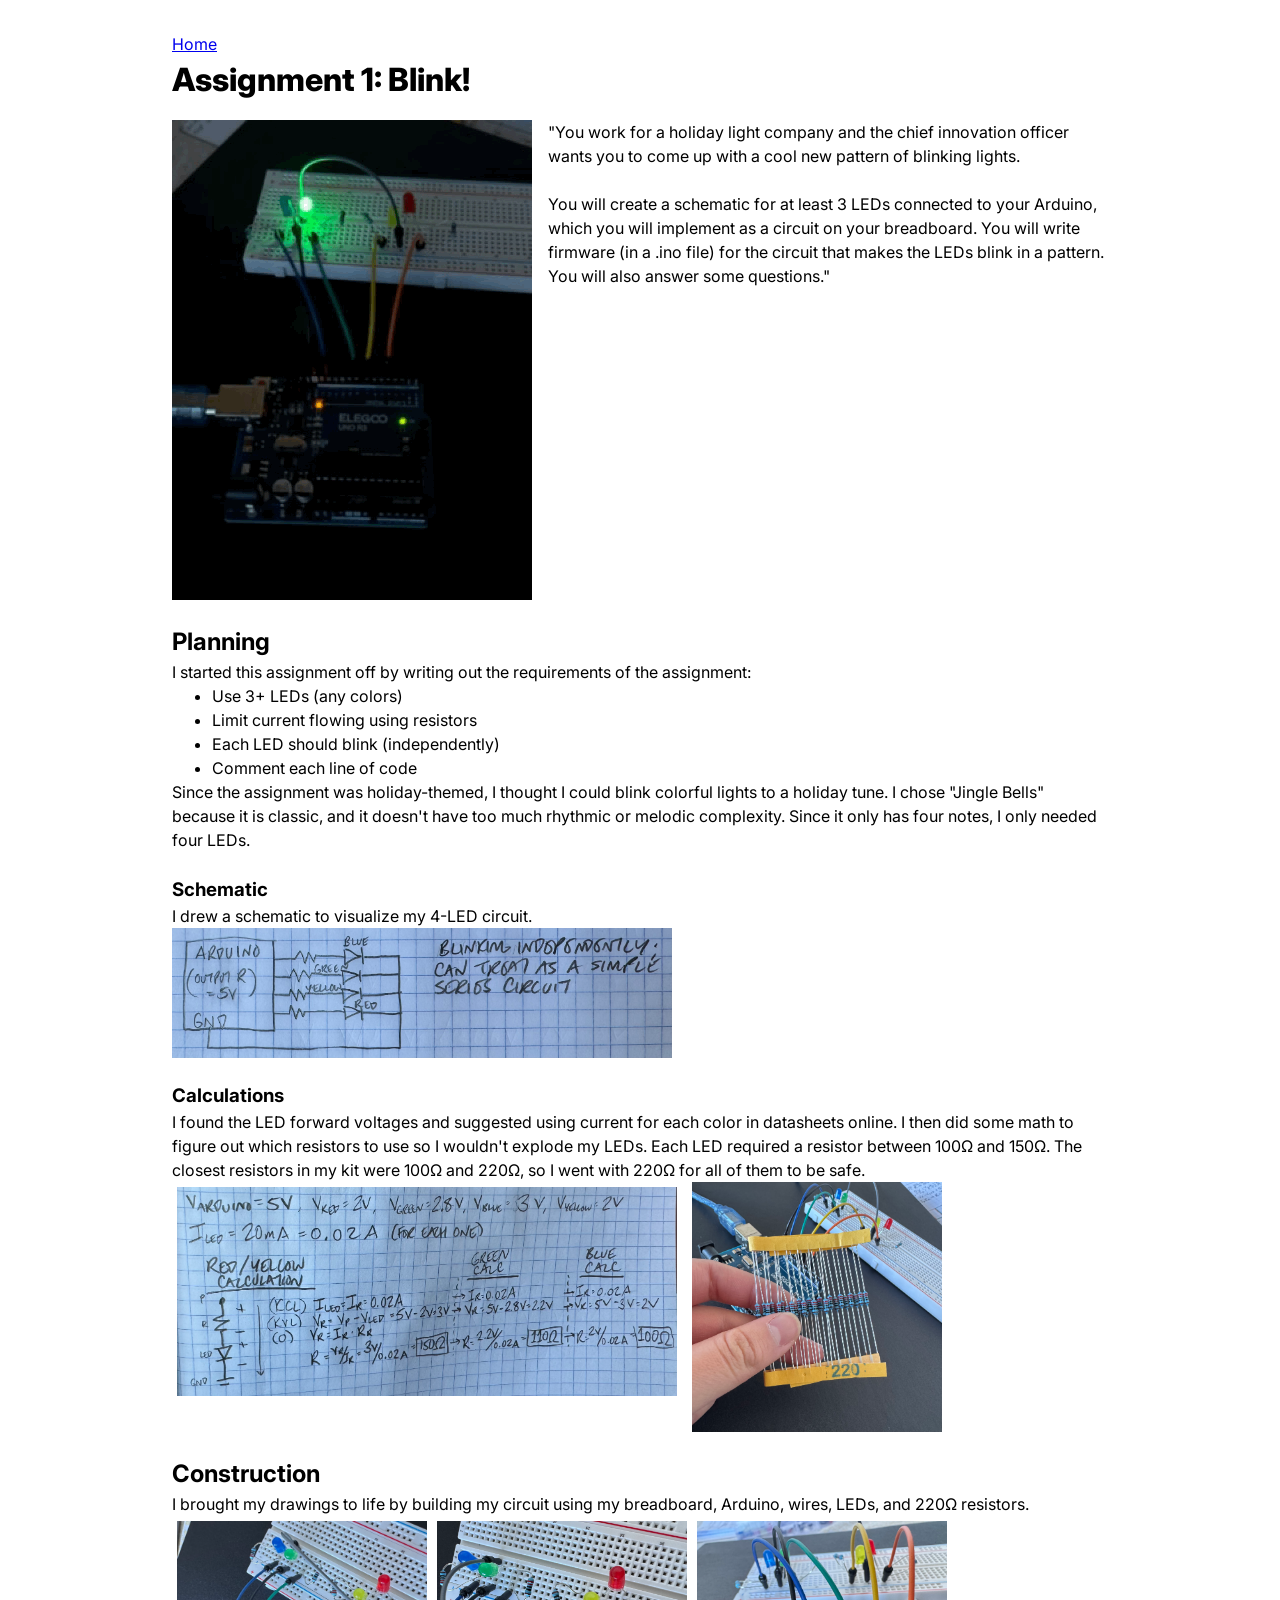
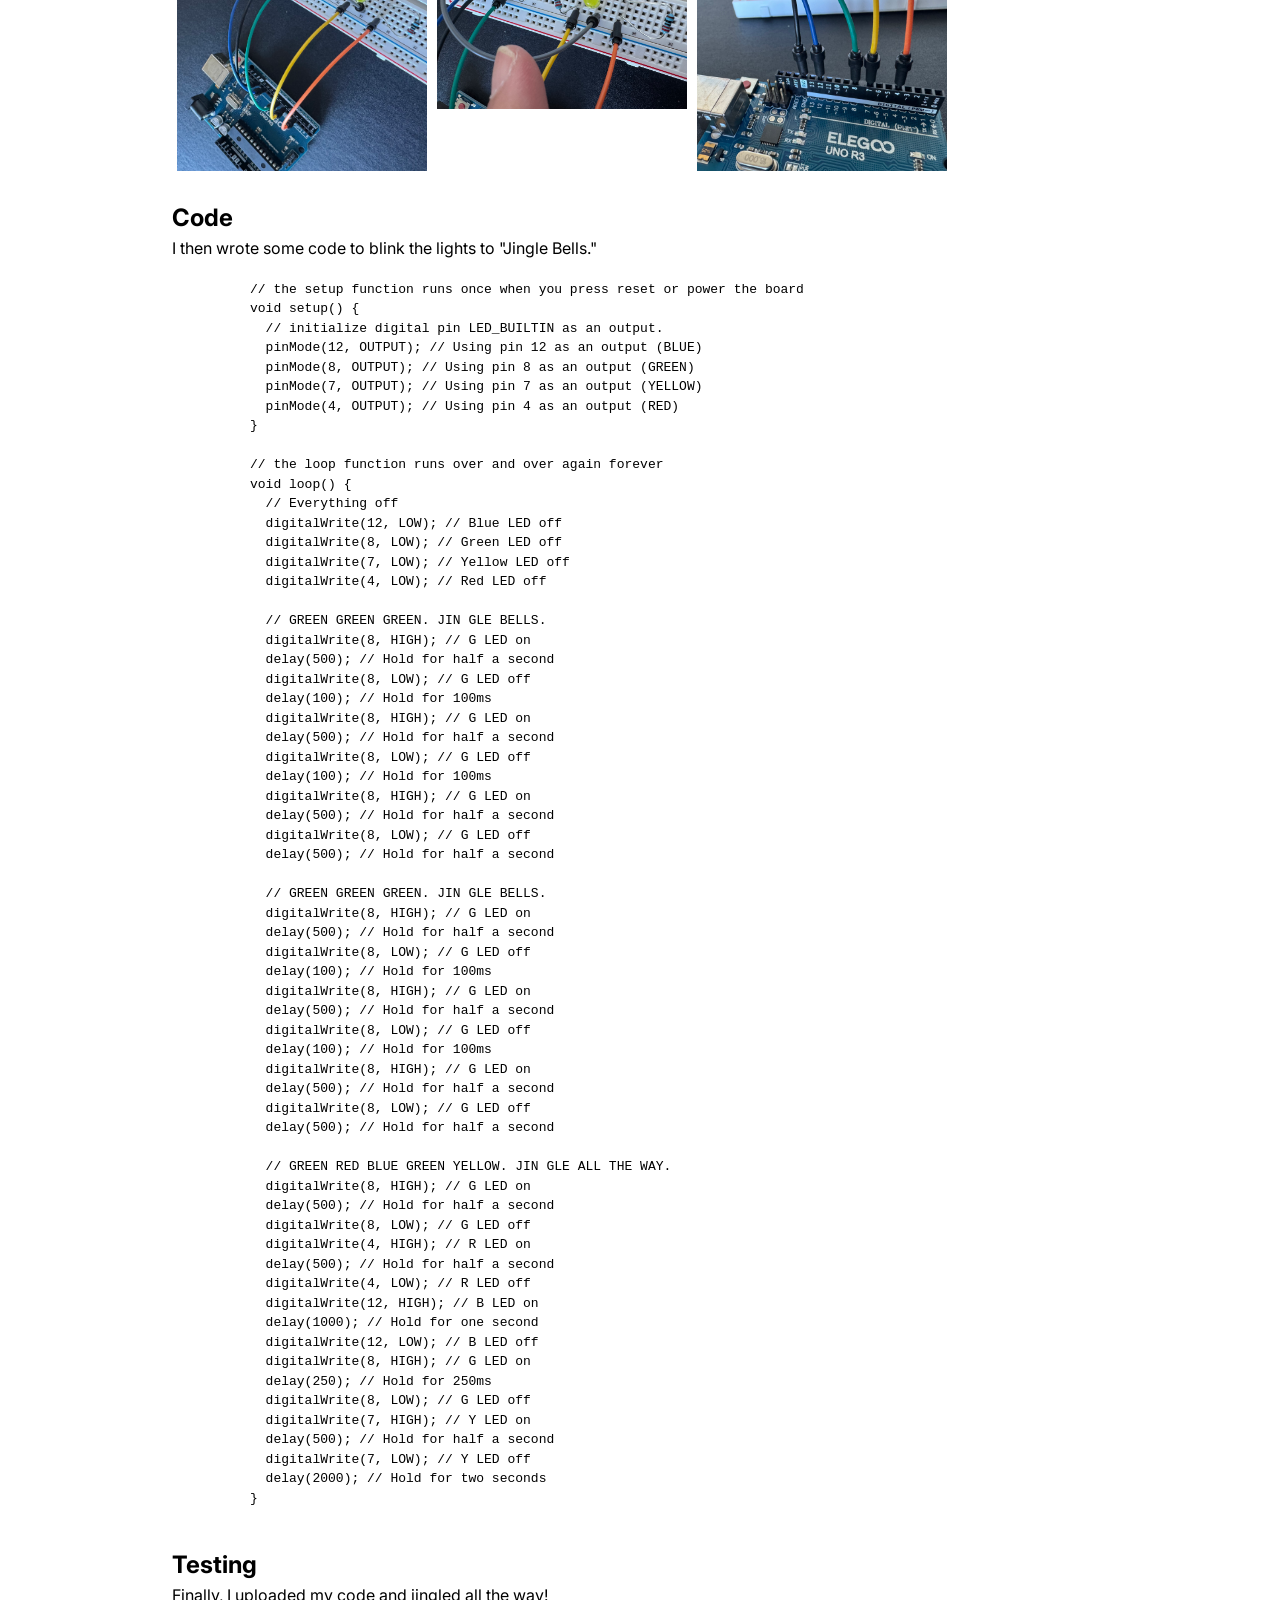
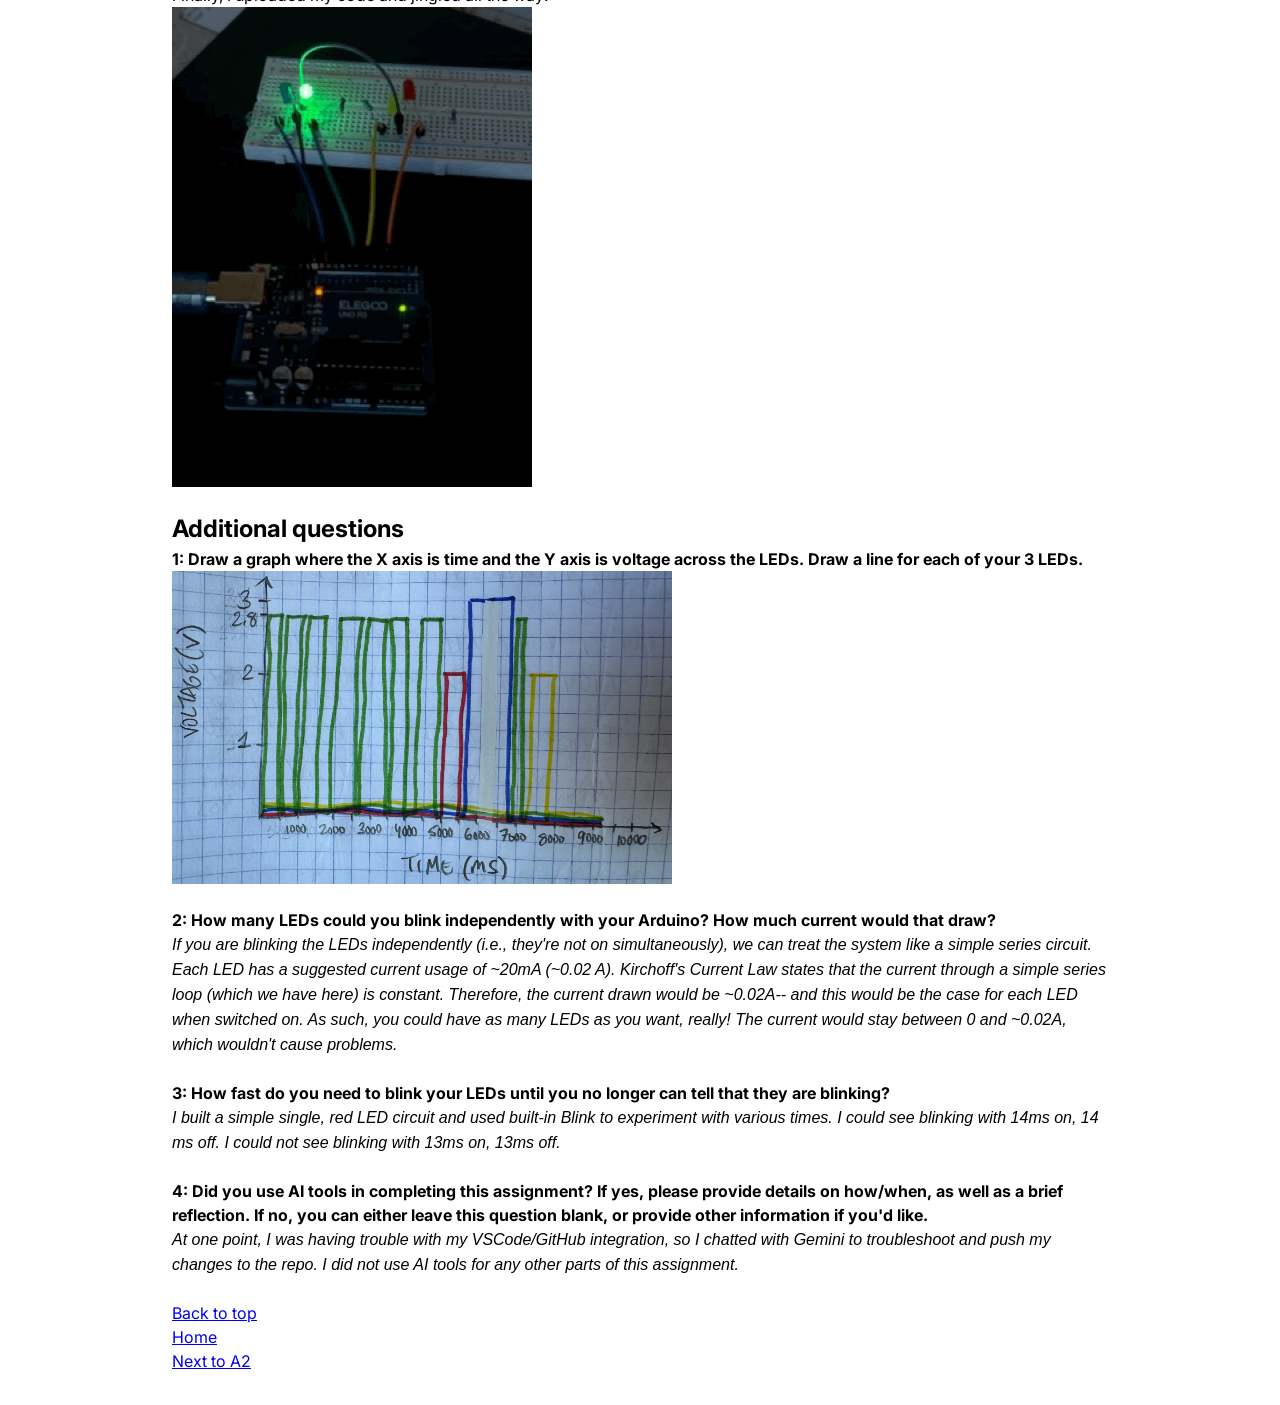
==== commit 2df87bdb: "added linebreaks to footers" ====
--- a/docs/a1.html
+++ b/docs/a1.html
@@ -184,6 +184,7 @@
         </i>
       </p>
     </div>
+    <br>
     <p><a href="#">Back to top</a></p>
     <p><a href="index.html">Home</a></p>
     <p><a href="a2.html">Next to A2</a></p>
